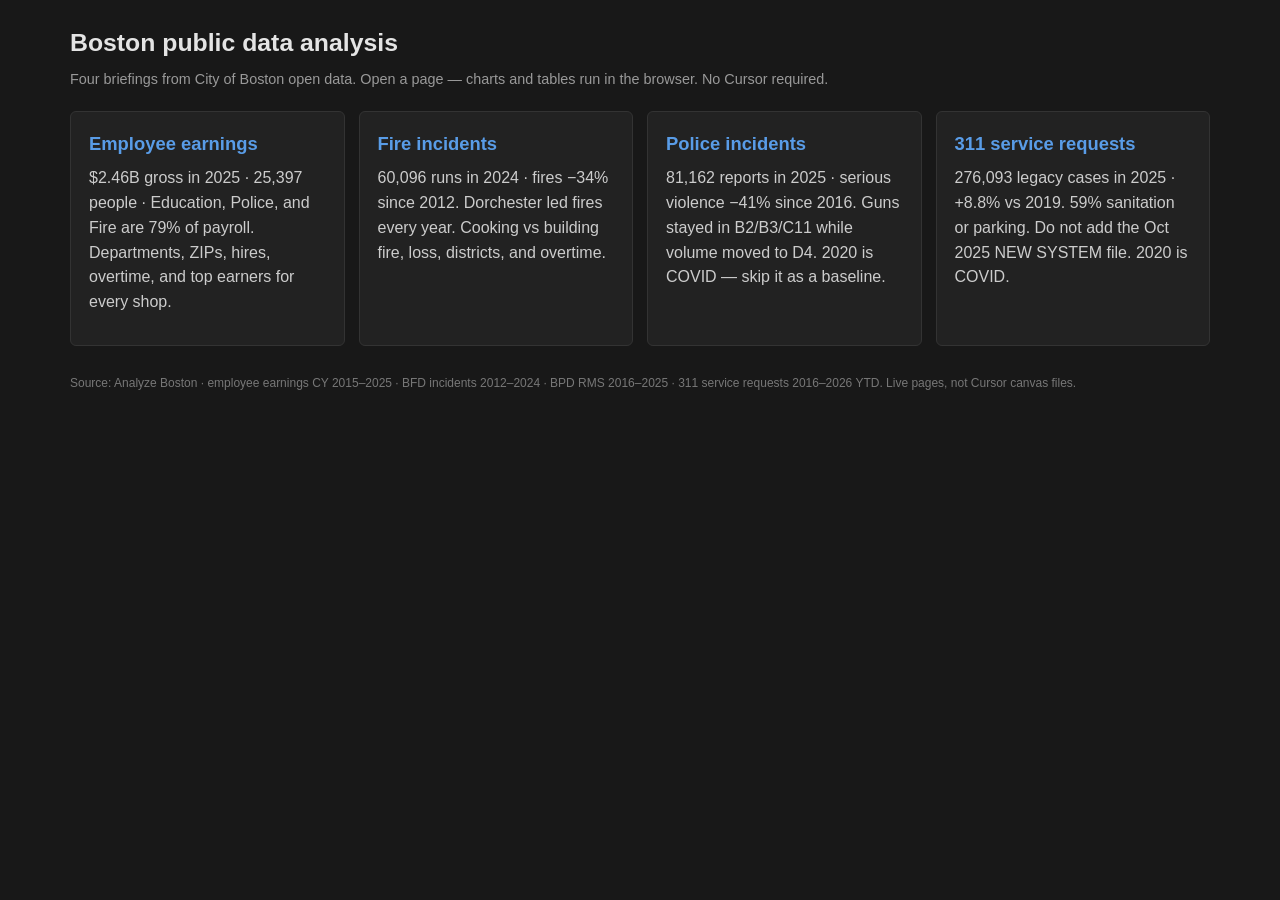
==== docs/index.html @ 182744bb "feat: add 311 service-requests briefing Fourth project next to earnings, fire, and police: Cursor ca" ====
<!DOCTYPE html>
<html lang="en">
<head>
<meta charset="UTF-8">
<meta name="viewport" content="width=device-width, initial-scale=1.0">
<title>Boston public data analysis</title>
<link rel="stylesheet" href="assets/style.css">
</head>
<body>
<div class="wrap">
  <h1>Boston public data analysis</h1>
  <p class="subtitle">
    Four briefings from City of Boston open data. Open a page — charts and
    tables run in the browser. No Cursor required.
  </p>
  <div class="home-cards">
    <a class="home-card" href="earnings/">
      <h2>Employee earnings</h2>
      <p>$2.46B gross in 2025 · 25,397 people · Education, Police, and Fire are 79% of payroll. Departments, ZIPs, hires, overtime, and top earners for every shop.</p>
    </a>
    <a class="home-card" href="fire/">
      <h2>Fire incidents</h2>
      <p>60,096 runs in 2024 · fires −34% since 2012. Dorchester led fires every year. Cooking vs building fire, loss, districts, and overtime.</p>
    </a>
    <a class="home-card" href="crime/">
      <h2>Police incidents</h2>
      <p>81,162 reports in 2025 · serious violence −41% since 2016. Guns stayed in B2/B3/C11 while volume moved to D4. 2020 is COVID — skip it as a baseline.</p>
    </a>
    <a class="home-card" href="311/">
      <h2>311 service requests</h2>
      <p>276,093 legacy cases in 2025 · +8.8% vs 2019. 59% sanitation or parking. Do not add the Oct 2025 NEW SYSTEM file. 2020 is COVID.</p>
    </a>
  </div>
  <p class="caption" style="margin-top:28px">
    Source: Analyze Boston · employee earnings CY 2015–2025 · BFD incidents 2012–2024 · BPD RMS 2016–2025 · 311 service requests 2016–2026 YTD.
    Live pages, not Cursor canvas files.
  </p>
</div>
</body>
</html>
---- docs/assets/style.css ----
* { margin: 0; padding: 0; box-sizing: border-box; }
body {
  background: #181818;
  color: #e4e4e4;
  font-family: -apple-system, BlinkMacSystemFont, "Segoe UI", Roboto, Helvetica, Arial, sans-serif;
  line-height: 1.55;
  padding: 24px 16px 64px;
}
.wrap { max-width: 1140px; margin: 0 auto; }
.tab-blurb { font-size: 0.85rem; color: #888; margin: -12px 0 18px; }
a { color: #7bafe9; }
h1 { font-size: 1.55rem; font-weight: 700; margin-bottom: 6px; }
h2 { font-size: 1.15rem; margin: 28px 0 10px; }
h3 { font-size: 0.95rem; color: #ccc; margin: 16px 0 8px; }
.subtitle { font-size: 0.9rem; color: #999; margin-bottom: 20px; }
.nav {
  display: flex; gap: 8px; flex-wrap: wrap; margin-bottom: 22px;
}
.nav a, .tab-btn {
  background: #232323; color: #999; border: 1px solid #333;
  padding: 7px 14px; font-size: 0.82rem; border-radius: 4px; text-decoration: none;
  cursor: pointer;
}
.nav a:hover, .tab-btn:hover { color: #e4e4e4; border-color: #555; }
.nav a.active, .tab-btn.active {
  color: #599ce7; border-color: #599ce7; background: #1e2a38;
}
.tabs { display: flex; gap: 8px; margin-bottom: 22px; flex-wrap: wrap; }
.tab-panel { display: none; }
.tab-panel.active { display: block; }
.stats {
  display: grid; grid-template-columns: repeat(auto-fit, minmax(150px, 1fr));
  gap: 10px; margin-bottom: 22px;
}
.stat {
  background: #222; border: 1px solid #333; border-radius: 4px;
  padding: 14px 16px;
}
.stat-val { font-size: 1.3rem; font-weight: 700; color: #599ce7; }
.stat.warn .stat-val { color: #d08770; }
.stat.ok .stat-val { color: #3fa266; }
.stat-label { font-size: 0.75rem; color: #888; margin-top: 2px; }
.callout {
  border-radius: 4px; padding: 14px 16px; margin: 16px 0 22px;
  font-size: 0.9rem; color: #ccc;
}
.callout strong { display: block; margin-bottom: 4px; color: #e4e4e4; }
.callout.warn { background: #2a221c; border: 1px solid #d0877044; }
.callout.warn strong { color: #d08770; }
.callout.info { background: #1e2a38; border: 1px solid #599ce744; }
.callout.info strong { color: #599ce7; }
.callout.ok { background: #1a241c; border: 1px solid #3fa26644; }
.callout.ok strong { color: #3fa266; }
.chart-box {
  background: #1c1c1c; border: 1px solid #2a2a2a; border-radius: 4px;
  padding: 12px 12px 8px; margin-bottom: 16px; position: relative; height: 280px;
}
.chart-box.tall { height: 380px; }
.chart-box.short { height: 220px; }
.grid-2 {
  display: grid; grid-template-columns: 1fr 1fr; gap: 16px;
}
.grid-3 {
  display: grid; grid-template-columns: repeat(3, 1fr); gap: 16px;
}
@media (max-width: 800px) {
  .grid-2, .grid-3 { grid-template-columns: 1fr; }
}
td { vertical-align: top; }
table { width: 100%; border-collapse: collapse; font-size: 0.84rem; margin: 8px 0 18px; }
th, td { padding: 7px 8px; border-bottom: 1px solid #2a2a2a; text-align: left; }
th {
  color: #888; font-weight: 600; font-size: 0.75rem; text-transform: uppercase;
  letter-spacing: 0.3px; cursor: pointer; user-select: none; white-space: nowrap;
}
th:hover { color: #e4e4e4; }
th.sort-asc, th.sort-desc { color: #599ce7; }
th.sort-asc::after { content: " ▲"; font-size: 0.65em; }
th.sort-desc::after { content: " ▼"; font-size: 0.65em; }
td.num, th.num { text-align: right; font-variant-numeric: tabular-nums; }
.sort-hint { font-size: 0.75rem; color: #777; margin: -12px 0 18px; }
tr:hover td { background: #202020; }
input, select {
  background: #222; color: #e4e4e4; border: 1px solid #333;
  padding: 8px 10px; border-radius: 4px; font-size: 0.85rem; width: 100%;
  margin: 0 0 12px;
}
.caption { font-size: 0.75rem; color: #777; margin: -10px 0 18px; }
.bar {
  display: flex; height: 14px; border-radius: 3px; overflow: hidden;
  background: #2a2a2a; margin: 8px 0 6px;
}
.bar span { height: 100%; }
.legend { font-size: 0.78rem; color: #999; margin-bottom: 20px; }
.home-cards {
  display: grid; grid-template-columns: repeat(auto-fit, minmax(260px, 1fr));
  gap: 14px; margin-top: 20px;
}
.home-card {
  display: block; background: #222; border: 1px solid #333; border-radius: 6px;
  padding: 18px; text-decoration: none; color: inherit;
}
.home-card:hover { border-color: #599ce7; }
.home-card h2 { margin: 0 0 8px; color: #599ce7; }
p { margin-bottom: 12px; color: #ccc; }
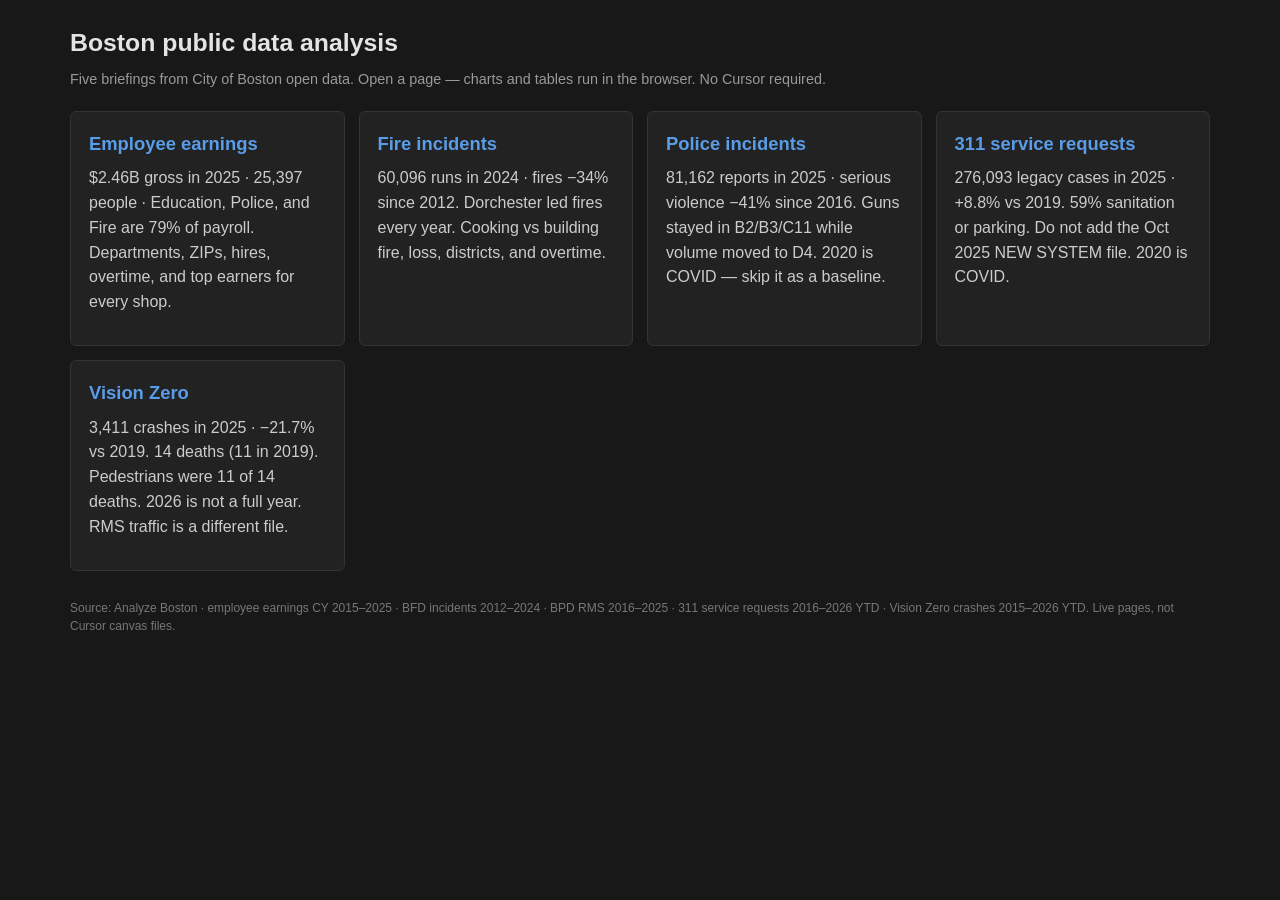
==== commit 6ef90e12: "feat: add Vision Zero crash briefing Co-authored-by: Cursor <cursoragent@cursor.com>" ====
--- a/docs/index.html
+++ b/docs/index.html
@@ -10,7 +10,7 @@
 <div class="wrap">
   <h1>Boston public data analysis</h1>
   <p class="subtitle">
-    Four briefings from City of Boston open data. Open a page — charts and
+    Five briefings from City of Boston open data. Open a page — charts and
     tables run in the browser. No Cursor required.
   </p>
   <div class="home-cards">
@@ -30,9 +30,13 @@
       <h2>311 service requests</h2>
       <p>276,093 legacy cases in 2025 · +8.8% vs 2019. 59% sanitation or parking. Do not add the Oct 2025 NEW SYSTEM file. 2020 is COVID.</p>
     </a>
+    <a class="home-card" href="vision-zero/">
+      <h2>Vision Zero</h2>
+      <p>3,411 crashes in 2025 · −21.7% vs 2019. 14 deaths (11 in 2019). Pedestrians were 11 of 14 deaths. 2026 is not a full year. RMS traffic is a different file.</p>
+    </a>
   </div>
   <p class="caption" style="margin-top:28px">
-    Source: Analyze Boston · employee earnings CY 2015–2025 · BFD incidents 2012–2024 · BPD RMS 2016–2025 · 311 service requests 2016–2026 YTD.
+    Source: Analyze Boston · employee earnings CY 2015–2025 · BFD incidents 2012–2024 · BPD RMS 2016–2025 · 311 service requests 2016–2026 YTD · Vision Zero crashes 2015–2026 YTD.
     Live pages, not Cursor canvas files.
   </p>
 </div>
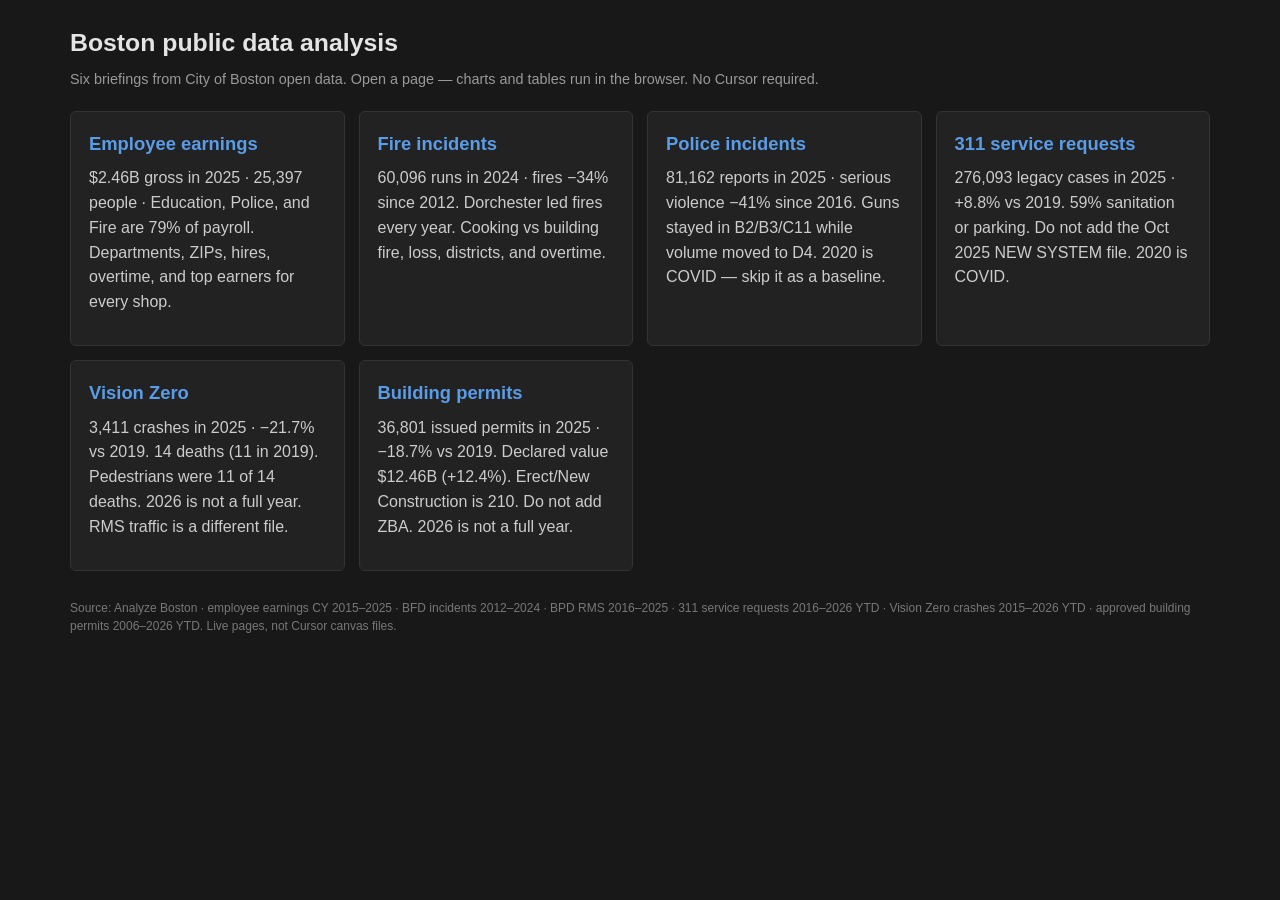
==== commit f3299ed1: "feat: add building permits briefing Co-authored-by: Cursor <cursoragent@cursor.com>" ====
--- a/docs/index.html
+++ b/docs/index.html
@@ -10,7 +10,7 @@
 <div class="wrap">
   <h1>Boston public data analysis</h1>
   <p class="subtitle">
-    Five briefings from City of Boston open data. Open a page — charts and
+    Six briefings from City of Boston open data. Open a page — charts and
     tables run in the browser. No Cursor required.
   </p>
   <div class="home-cards">
@@ -34,9 +34,13 @@
       <h2>Vision Zero</h2>
       <p>3,411 crashes in 2025 · −21.7% vs 2019. 14 deaths (11 in 2019). Pedestrians were 11 of 14 deaths. 2026 is not a full year. RMS traffic is a different file.</p>
     </a>
+    <a class="home-card" href="building-permits/">
+      <h2>Building permits</h2>
+      <p>36,801 issued permits in 2025 · −18.7% vs 2019. Declared value $12.46B (+12.4%). Erect/New Construction is 210. Do not add ZBA. 2026 is not a full year.</p>
+    </a>
   </div>
   <p class="caption" style="margin-top:28px">
-    Source: Analyze Boston · employee earnings CY 2015–2025 · BFD incidents 2012–2024 · BPD RMS 2016–2025 · 311 service requests 2016–2026 YTD · Vision Zero crashes 2015–2026 YTD.
+    Source: Analyze Boston · employee earnings CY 2015–2025 · BFD incidents 2012–2024 · BPD RMS 2016–2025 · 311 service requests 2016–2026 YTD · Vision Zero crashes 2015–2026 YTD · approved building permits 2006–2026 YTD.
     Live pages, not Cursor canvas files.
   </p>
 </div>
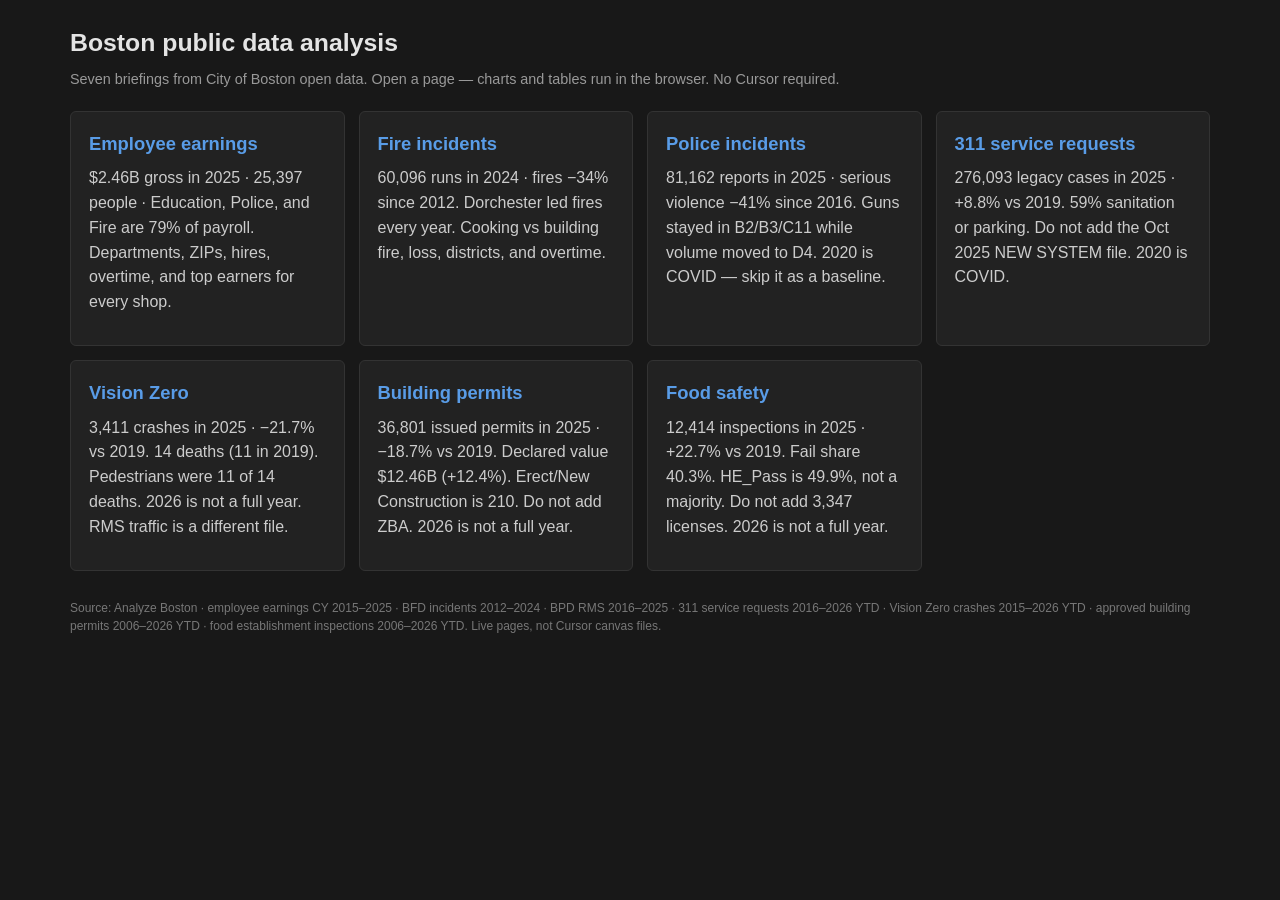
==== commit 18c09478: "feat: add food safety briefing Co-authored-by: Cursor <cursoragent@cursor.com>" ====
--- a/docs/index.html
+++ b/docs/index.html
@@ -10,7 +10,7 @@
 <div class="wrap">
   <h1>Boston public data analysis</h1>
   <p class="subtitle">
-    Six briefings from City of Boston open data. Open a page — charts and
+    Seven briefings from City of Boston open data. Open a page — charts and
     tables run in the browser. No Cursor required.
   </p>
   <div class="home-cards">
@@ -38,9 +38,13 @@
       <h2>Building permits</h2>
       <p>36,801 issued permits in 2025 · −18.7% vs 2019. Declared value $12.46B (+12.4%). Erect/New Construction is 210. Do not add ZBA. 2026 is not a full year.</p>
     </a>
+    <a class="home-card" href="food-safety/">
+      <h2>Food safety</h2>
+      <p>12,414 inspections in 2025 · +22.7% vs 2019. Fail share 40.3%. HE_Pass is 49.9%, not a majority. Do not add 3,347 licenses. 2026 is not a full year.</p>
+    </a>
   </div>
   <p class="caption" style="margin-top:28px">
-    Source: Analyze Boston · employee earnings CY 2015–2025 · BFD incidents 2012–2024 · BPD RMS 2016–2025 · 311 service requests 2016–2026 YTD · Vision Zero crashes 2015–2026 YTD · approved building permits 2006–2026 YTD.
+    Source: Analyze Boston · employee earnings CY 2015–2025 · BFD incidents 2012–2024 · BPD RMS 2016–2025 · 311 service requests 2016–2026 YTD · Vision Zero crashes 2015–2026 YTD · approved building permits 2006–2026 YTD · food establishment inspections 2006–2026 YTD.
     Live pages, not Cursor canvas files.
   </p>
 </div>
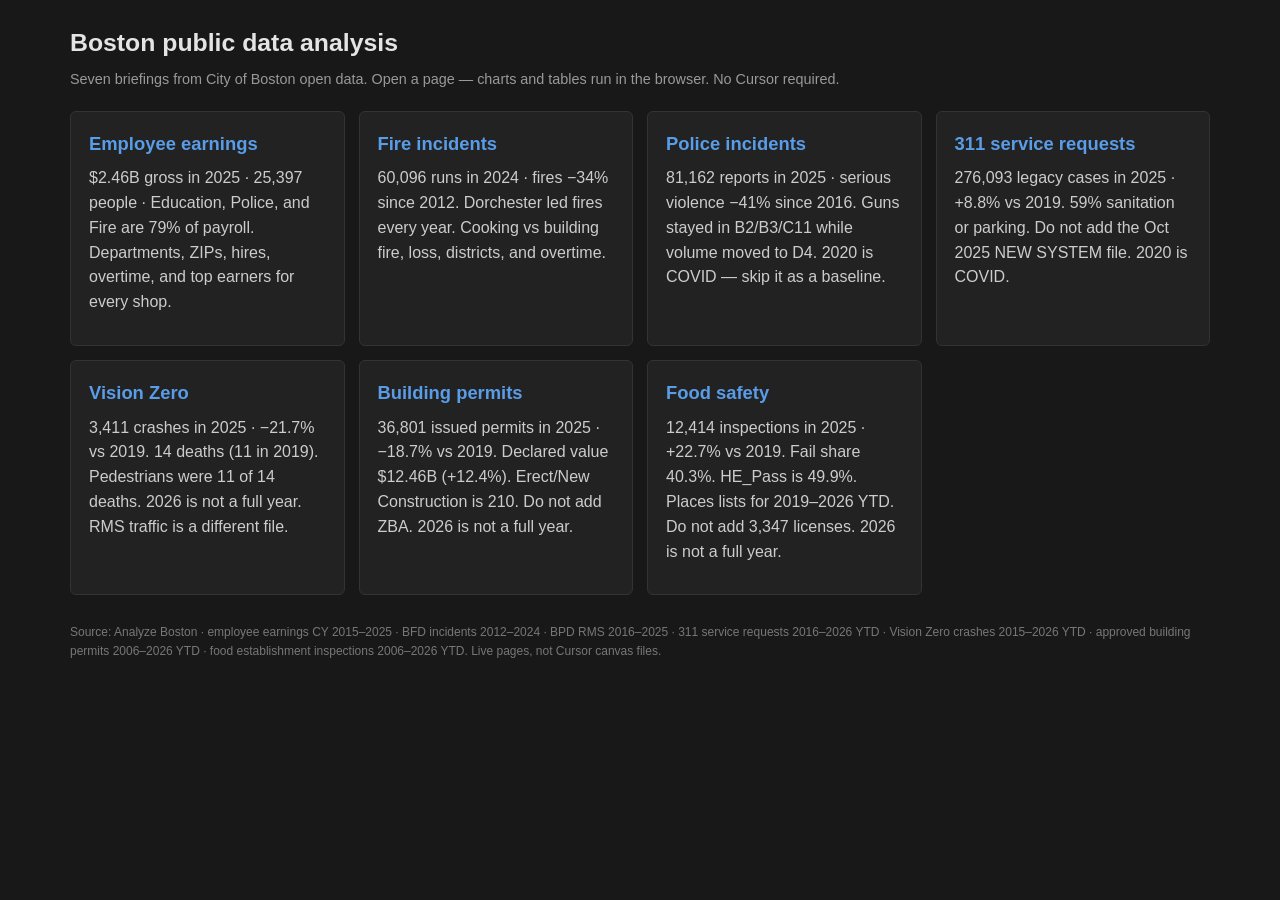
==== commit b984479b: "feat: add food-safety places lists by year Always-pass, repeat offenders, and places to avoid now co" ====
--- a/docs/index.html
+++ b/docs/index.html
@@ -40,7 +40,7 @@
     </a>
     <a class="home-card" href="food-safety/">
       <h2>Food safety</h2>
-      <p>12,414 inspections in 2025 · +22.7% vs 2019. Fail share 40.3%. HE_Pass is 49.9%, not a majority. Do not add 3,347 licenses. 2026 is not a full year.</p>
+      <p>12,414 inspections in 2025 · +22.7% vs 2019. Fail share 40.3%. HE_Pass is 49.9%. Places lists for 2019–2026 YTD. Do not add 3,347 licenses. 2026 is not a full year.</p>
     </a>
   </div>
   <p class="caption" style="margin-top:28px">
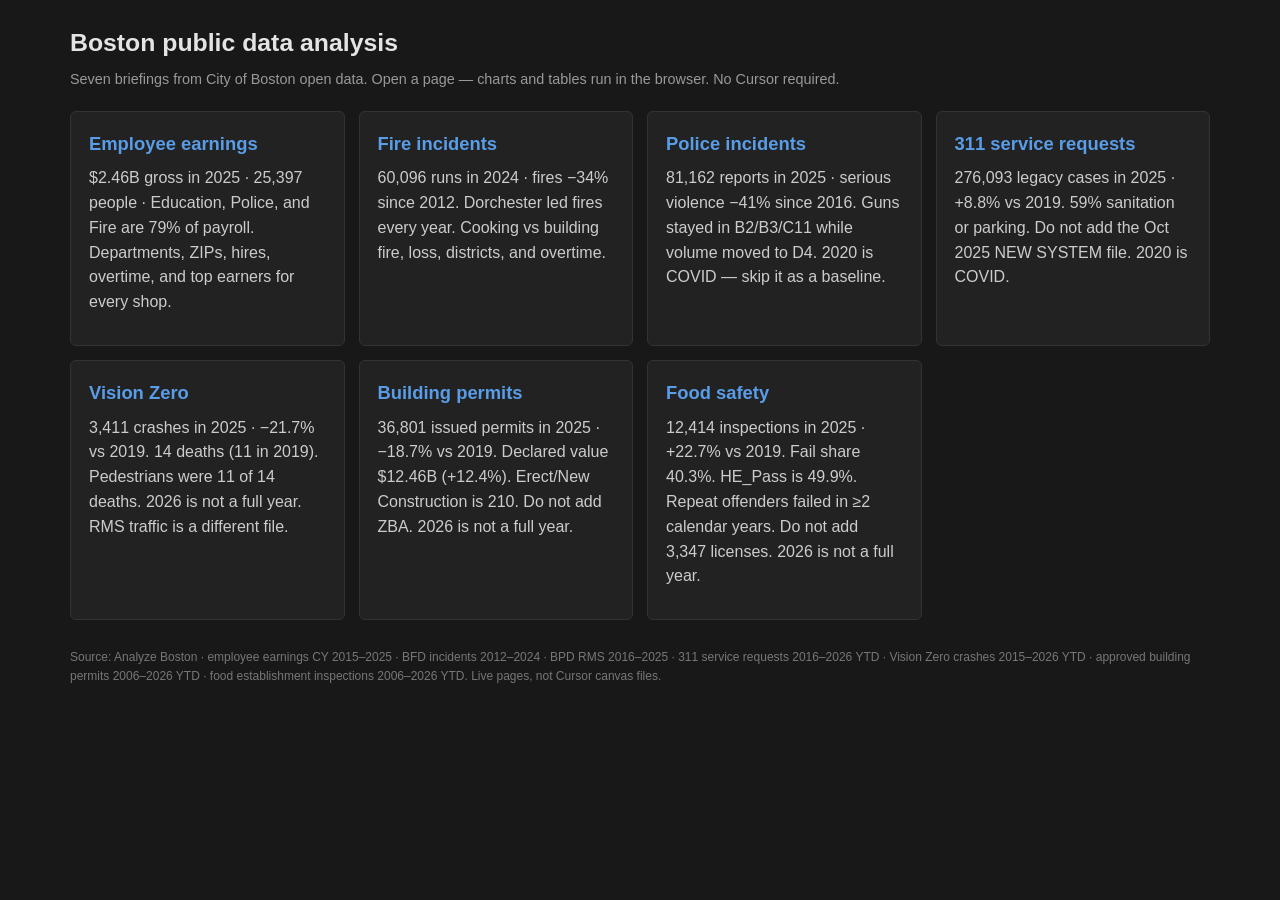
==== commit 76ac9e81: "fix: count food-safety repeats across calendar years Repeat offenders now require a fail in at least" ====
--- a/docs/index.html
+++ b/docs/index.html
@@ -40,7 +40,7 @@
     </a>
     <a class="home-card" href="food-safety/">
       <h2>Food safety</h2>
-      <p>12,414 inspections in 2025 · +22.7% vs 2019. Fail share 40.3%. HE_Pass is 49.9%. Places lists for 2019–2026 YTD. Do not add 3,347 licenses. 2026 is not a full year.</p>
+      <p>12,414 inspections in 2025 · +22.7% vs 2019. Fail share 40.3%. HE_Pass is 49.9%. Repeat offenders failed in ≥2 calendar years. Do not add 3,347 licenses. 2026 is not a full year.</p>
     </a>
   </div>
   <p class="caption" style="margin-top:28px">
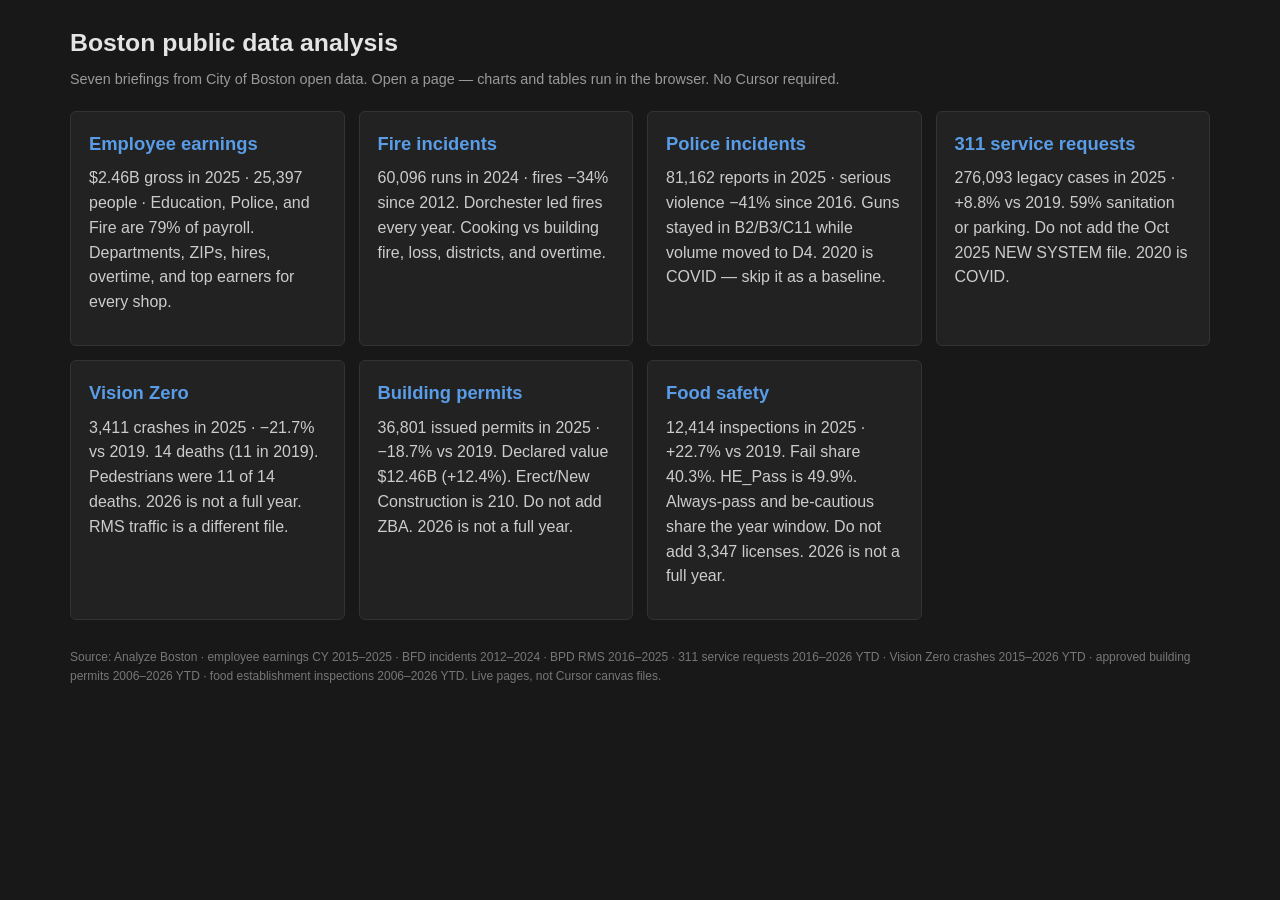
==== commit c2a642dc: "fix: same-window food Places lists; drop hospital ranking Always-pass and be-cautious now share the " ====
--- a/docs/index.html
+++ b/docs/index.html
@@ -40,7 +40,7 @@
     </a>
     <a class="home-card" href="food-safety/">
       <h2>Food safety</h2>
-      <p>12,414 inspections in 2025 · +22.7% vs 2019. Fail share 40.3%. HE_Pass is 49.9%. Repeat offenders failed in ≥2 calendar years. Do not add 3,347 licenses. 2026 is not a full year.</p>
+      <p>12,414 inspections in 2025 · +22.7% vs 2019. Fail share 40.3%. HE_Pass is 49.9%. Always-pass and be-cautious share the year window. Do not add 3,347 licenses. 2026 is not a full year.</p>
     </a>
   </div>
   <p class="caption" style="margin-top:28px">
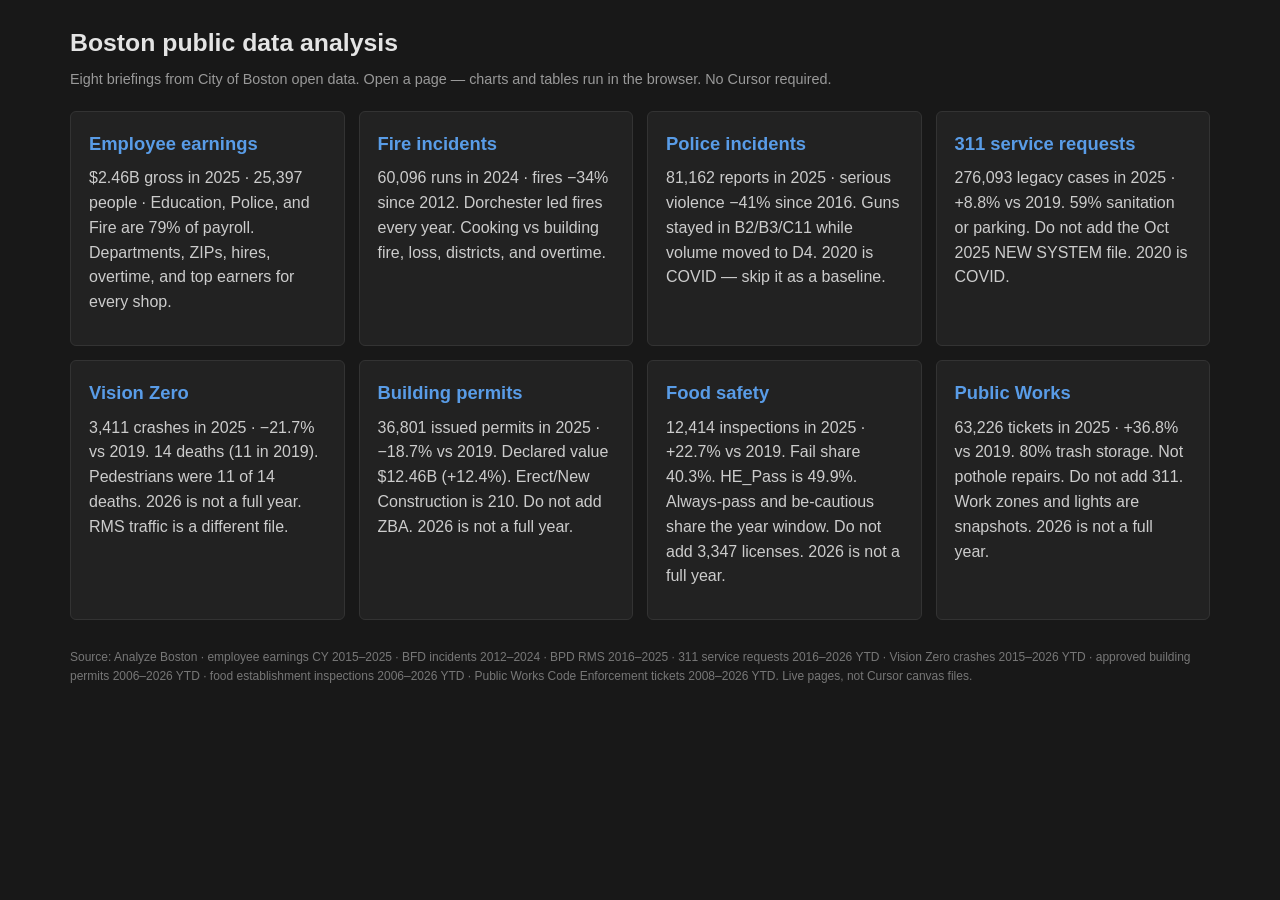
==== commit d920a5bc: "feat: add Public Works briefing to GitHub Pages Publish the dump-first Code Enforcement ticket brief" ====
--- a/docs/index.html
+++ b/docs/index.html
@@ -10,7 +10,7 @@
 <div class="wrap">
   <h1>Boston public data analysis</h1>
   <p class="subtitle">
-    Seven briefings from City of Boston open data. Open a page — charts and
+    Eight briefings from City of Boston open data. Open a page — charts and
     tables run in the browser. No Cursor required.
   </p>
   <div class="home-cards">
@@ -42,9 +42,13 @@
       <h2>Food safety</h2>
       <p>12,414 inspections in 2025 · +22.7% vs 2019. Fail share 40.3%. HE_Pass is 49.9%. Always-pass and be-cautious share the year window. Do not add 3,347 licenses. 2026 is not a full year.</p>
     </a>
+    <a class="home-card" href="public-works/">
+      <h2>Public Works</h2>
+      <p>63,226 tickets in 2025 · +36.8% vs 2019. 80% trash storage. Not pothole repairs. Do not add 311. Work zones and lights are snapshots. 2026 is not a full year.</p>
+    </a>
   </div>
   <p class="caption" style="margin-top:28px">
-    Source: Analyze Boston · employee earnings CY 2015–2025 · BFD incidents 2012–2024 · BPD RMS 2016–2025 · 311 service requests 2016–2026 YTD · Vision Zero crashes 2015–2026 YTD · approved building permits 2006–2026 YTD · food establishment inspections 2006–2026 YTD.
+    Source: Analyze Boston · employee earnings CY 2015–2025 · BFD incidents 2012–2024 · BPD RMS 2016–2025 · 311 service requests 2016–2026 YTD · Vision Zero crashes 2015–2026 YTD · approved building permits 2006–2026 YTD · food establishment inspections 2006–2026 YTD · Public Works Code Enforcement tickets 2008–2026 YTD.
     Live pages, not Cursor canvas files.
   </p>
 </div>
